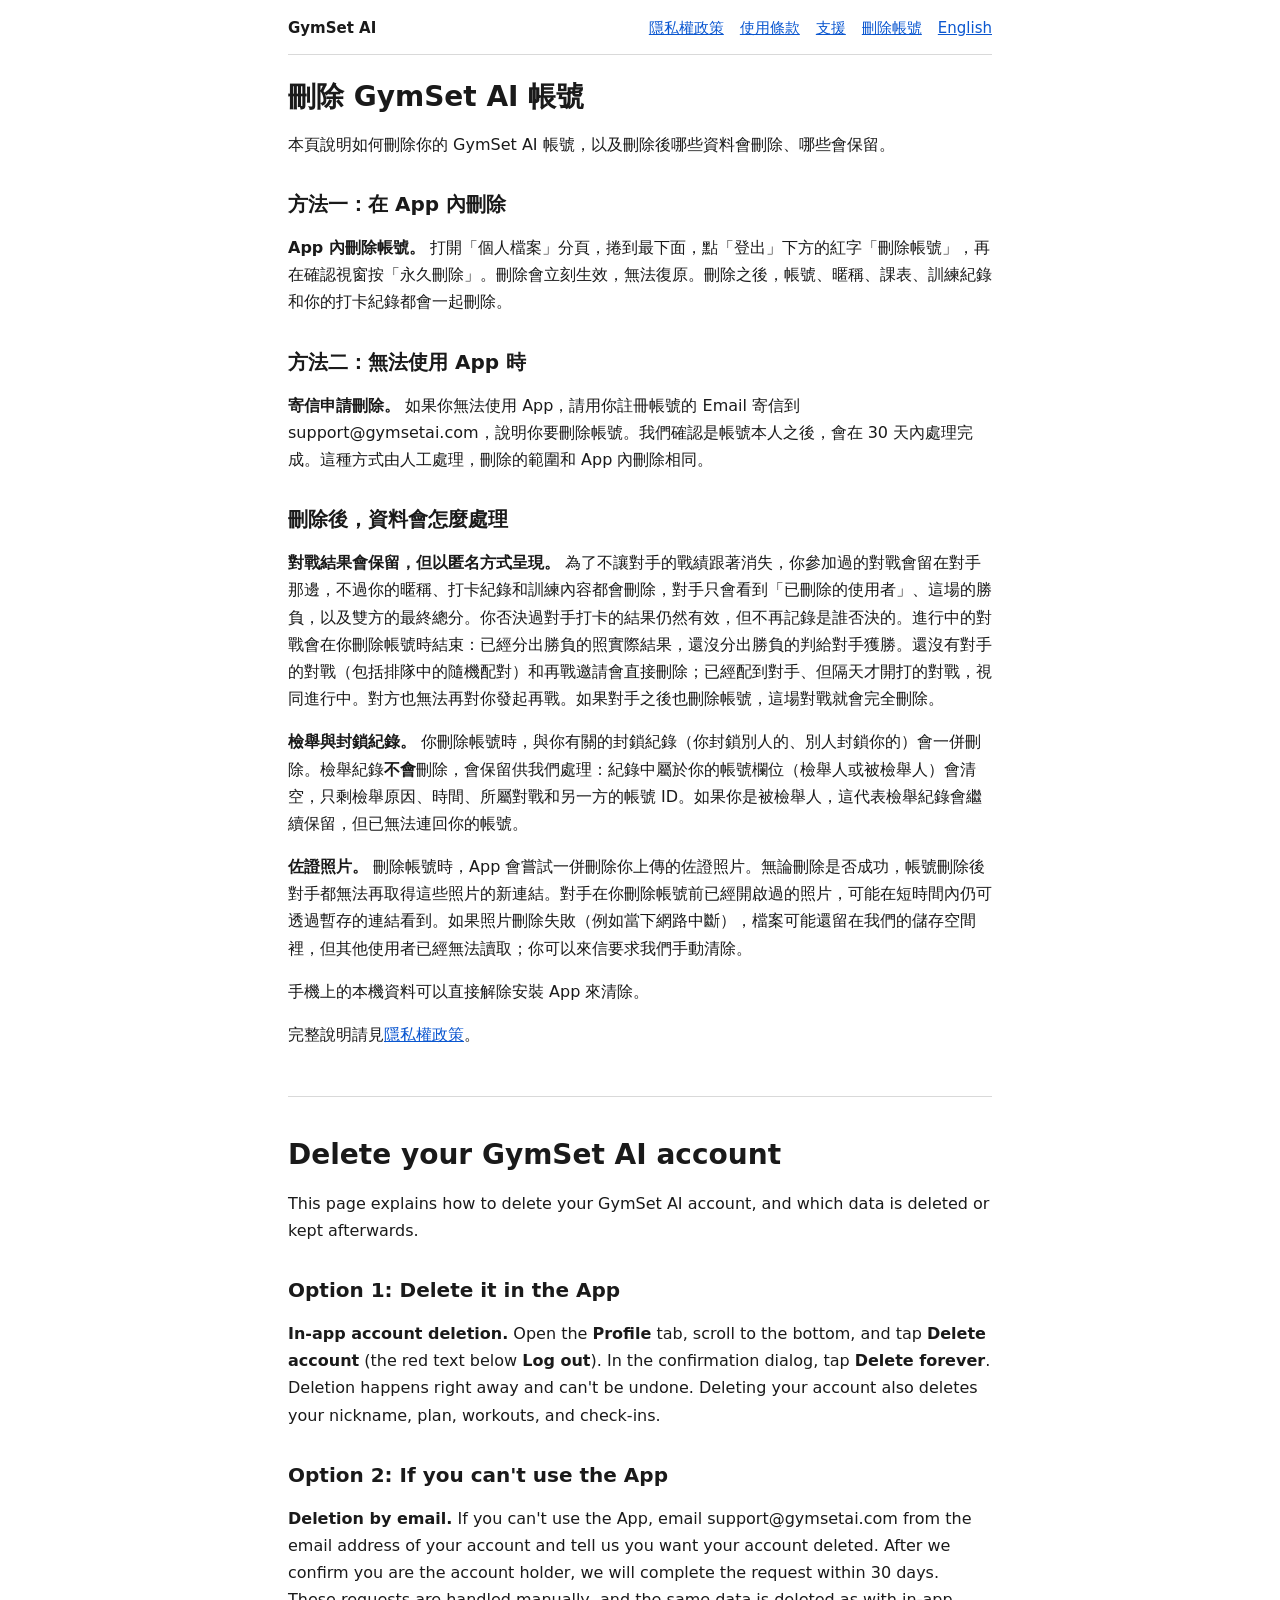
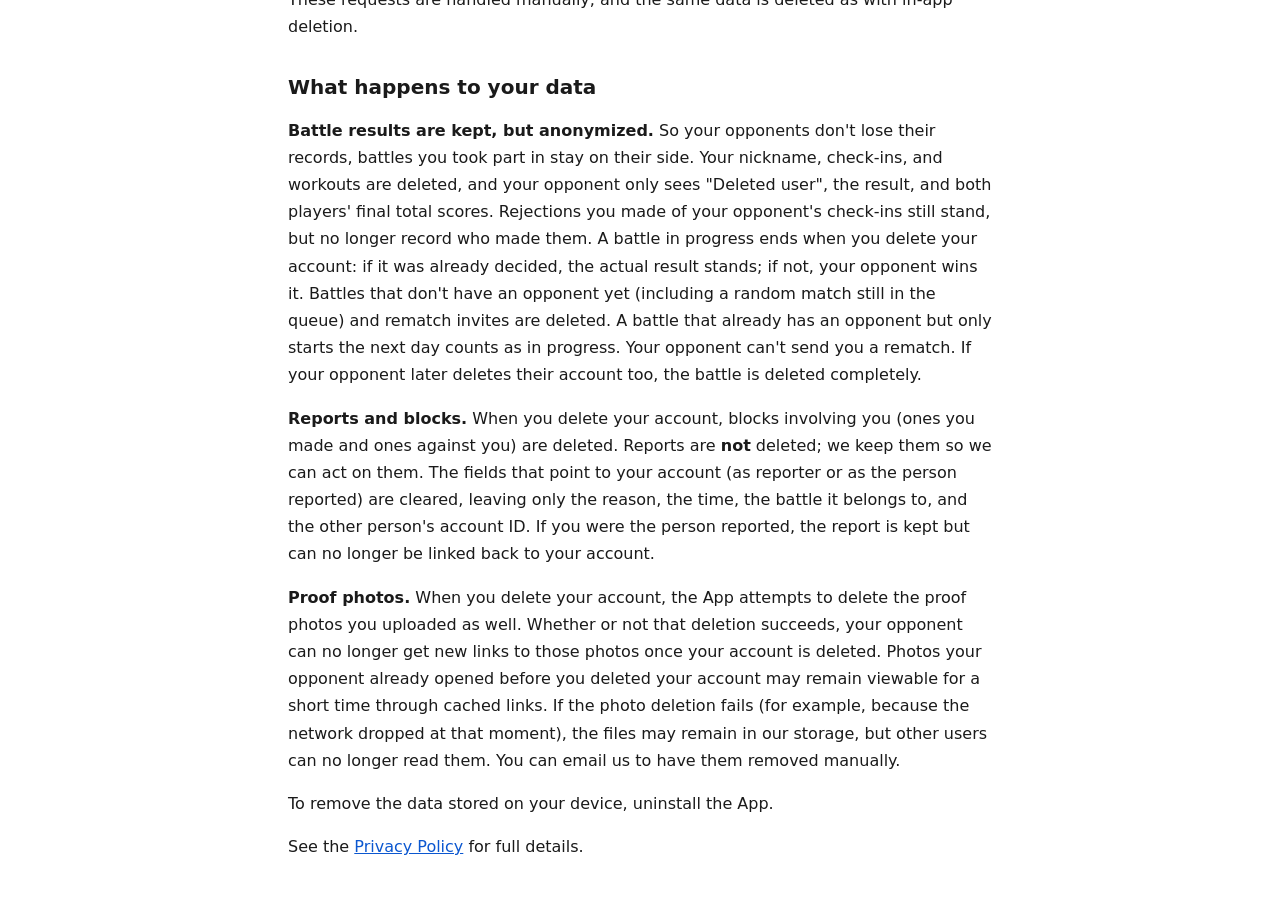
==== delete-account/index.html @ d3aca45c "GymSet AI legal pages" ====
<!doctype html>
<html lang="zh-Hant">
<head>
<meta charset="utf-8">
<meta name="viewport" content="width=device-width, initial-scale=1">
<title>刪除 GymSet AI 帳號</title>
<link rel="stylesheet" href="../style.css">
</head>
<body>
<nav><a class="brand" href="../index.html">GymSet AI</a> <a href="../privacy/index.html">隱私權政策</a> <a href="../terms/index.html">使用條款</a> <a href="../support/index.html">支援</a> <a href="../delete-account/index.html">刪除帳號</a> <a href="../delete-account/index.html#en">English</a></nav>
<main>
<h1>刪除 GymSet AI 帳號</h1>
<p>本頁說明如何刪除你的 GymSet AI 帳號，以及刪除後哪些資料會刪除、哪些會保留。</p>
<h2>方法一：在 App 內刪除</h2>
<p><strong>App 內刪除帳號。</strong> 打開「個人檔案」分頁，捲到最下面，點「登出」下方的紅字「刪除帳號」，再在確認視窗按「永久刪除」。刪除會立刻生效，無法復原。刪除之後，帳號、暱稱、課表、訓練紀錄和你的打卡紀錄都會一起刪除。</p>
<h2>方法二：無法使用 App 時</h2>
<p><strong>寄信申請刪除。</strong> 如果你無法使用 App，請用你註冊帳號的 Email 寄信到 support@gymsetai.com，說明你要刪除帳號。我們確認是帳號本人之後，會在 30 天內處理完成。這種方式由人工處理，刪除的範圍和 App 內刪除相同。</p>
<h2>刪除後，資料會怎麼處理</h2>
<p><strong>對戰結果會保留，但以匿名方式呈現。</strong> 為了不讓對手的戰績跟著消失，你參加過的對戰會留在對手那邊，不過你的暱稱、打卡紀錄和訓練內容都會刪除，對手只會看到「已刪除的使用者」、這場的勝負，以及雙方的最終總分。你否決過對手打卡的結果仍然有效，但不再記錄是誰否決的。進行中的對戰會在你刪除帳號時結束：已經分出勝負的照實際結果，還沒分出勝負的判給對手獲勝。還沒有對手的對戰（包括排隊中的隨機配對）和再戰邀請會直接刪除；已經配到對手、但隔天才開打的對戰，視同進行中。對方也無法再對你發起再戰。如果對手之後也刪除帳號，這場對戰就會完全刪除。</p>
<p><strong>檢舉與封鎖紀錄。</strong> 你刪除帳號時，與你有關的封鎖紀錄（你封鎖別人的、別人封鎖你的）會一併刪除。檢舉紀錄<strong>不會</strong>刪除，會保留供我們處理：紀錄中屬於你的帳號欄位（檢舉人或被檢舉人）會清空，只剩檢舉原因、時間、所屬對戰和另一方的帳號 ID。如果你是被檢舉人，這代表檢舉紀錄會繼續保留，但已無法連回你的帳號。</p>
<p><strong>佐證照片。</strong> 刪除帳號時，App 會嘗試一併刪除你上傳的佐證照片。無論刪除是否成功，帳號刪除後對手都無法再取得這些照片的新連結。對手在你刪除帳號前已經開啟過的照片，可能在短時間內仍可透過暫存的連結看到。如果照片刪除失敗（例如當下網路中斷），檔案可能還留在我們的儲存空間裡，但其他使用者已經無法讀取；你可以來信要求我們手動清除。</p>
<p>手機上的本機資料可以直接解除安裝 App 來清除。</p>
<p>完整說明請見<a href="../privacy/index.html">隱私權政策</a>。</p>
<section id="en" lang="en">
<h1>Delete your GymSet AI account</h1>
<p>This page explains how to delete your GymSet AI account, and which data is deleted or kept afterwards.</p>
<h2>Option 1: Delete it in the App</h2>
<p><strong>In-app account deletion.</strong> Open the <strong>Profile</strong> tab, scroll to the bottom, and tap <strong>Delete account</strong> (the red text below <strong>Log out</strong>). In the confirmation dialog, tap <strong>Delete forever</strong>. Deletion happens right away and can't be undone. Deleting your account also deletes your nickname, plan, workouts, and check-ins.</p>
<h2>Option 2: If you can't use the App</h2>
<p><strong>Deletion by email.</strong> If you can't use the App, email support@gymsetai.com from the email address of your account and tell us you want your account deleted. After we confirm you are the account holder, we will complete the request within 30 days. These requests are handled manually, and the same data is deleted as with in-app deletion.</p>
<h2>What happens to your data</h2>
<p><strong>Battle results are kept, but anonymized.</strong> So your opponents don't lose their records, battles you took part in stay on their side. Your nickname, check-ins, and workouts are deleted, and your opponent only sees &quot;Deleted user&quot;, the result, and both players' final total scores. Rejections you made of your opponent's check-ins still stand, but no longer record who made them. A battle in progress ends when you delete your account: if it was already decided, the actual result stands; if not, your opponent wins it. Battles that don't have an opponent yet (including a random match still in the queue) and rematch invites are deleted. A battle that already has an opponent but only starts the next day counts as in progress. Your opponent can't send you a rematch. If your opponent later deletes their account too, the battle is deleted completely.</p>
<p><strong>Reports and blocks.</strong> When you delete your account, blocks involving you (ones you made and ones against you) are deleted. Reports are <strong>not</strong> deleted; we keep them so we can act on them. The fields that point to your account (as reporter or as the person reported) are cleared, leaving only the reason, the time, the battle it belongs to, and the other person's account ID. If you were the person reported, the report is kept but can no longer be linked back to your account.</p>
<p><strong>Proof photos.</strong> When you delete your account, the App attempts to delete the proof photos you uploaded as well. Whether or not that deletion succeeds, your opponent can no longer get new links to those photos once your account is deleted. Photos your opponent already opened before you deleted your account may remain viewable for a short time through cached links. If the photo deletion fails (for example, because the network dropped at that moment), the files may remain in our storage, but other users can no longer read them. You can email us to have them removed manually.</p>
<p>To remove the data stored on your device, uninstall the App.</p>
<p>See the <a href="../en/privacy/index.html">Privacy Policy</a> for full details.</p>
</section>
</main>
</body>
</html>
---- style.css ----
:root{color-scheme:light dark;--fg:#1a1a1a;--bg:#fff;--muted:#5c5c5c;--line:#d9d9d9;--link:#0b57d0;--note:#fff4d6;--soft:#f5f5f5}
@media (prefers-color-scheme:dark){:root{--fg:#e8e8e8;--bg:#121212;--muted:#a3a3a3;--line:#3a3a3a;--link:#8ab4f8;--note:#3d3200;--soft:#1e1e1e}}
*{box-sizing:border-box}
html{-webkit-text-size-adjust:100%}
body{margin:0 auto;max-width:46rem;padding:1rem 1rem 3rem;font:1rem/1.7 system-ui,-apple-system,"Segoe UI","PingFang TC","Microsoft JhengHei","Noto Sans TC",sans-serif;color:var(--fg);background:var(--bg);overflow-wrap:break-word}
a{color:var(--link)}
nav{display:flex;flex-wrap:wrap;gap:.25rem 1rem;align-items:baseline;padding-bottom:.75rem;border-bottom:1px solid var(--line);font-size:.9375rem}
nav .brand{font-weight:700;color:var(--fg);text-decoration:none;margin-right:auto}
h1{font-size:1.75rem;line-height:1.3;margin:1.5rem 0 1rem}
h2{font-size:1.25rem;line-height:1.4;margin:2rem 0 .5rem}
h3{font-size:1.0625rem;margin:1.5rem 0 .5rem}
ul,ol{padding-left:1.5rem}
li{margin:.25rem 0}
hr{border:0;border-top:1px solid var(--line);margin:2rem 0}
code{font-family:ui-monospace,Consolas,monospace;font-size:.9em;background:var(--soft);padding:.1em .3em;border-radius:.25rem}
blockquote{margin:1rem 0;padding:.5rem 1rem;background:var(--note);border-left:.25rem solid #e0a800;border-radius:.25rem}
blockquote p{margin:0}
.table{overflow-x:auto;margin:1rem 0}
table{border-collapse:collapse;width:100%;min-width:34rem;font-size:.9375rem;line-height:1.5}
th,td{border:1px solid var(--line);padding:.5rem .625rem;text-align:left;vertical-align:top}
th{background:var(--soft)}
section[lang]{margin-top:3rem;padding-top:1rem;border-top:1px solid var(--line)}
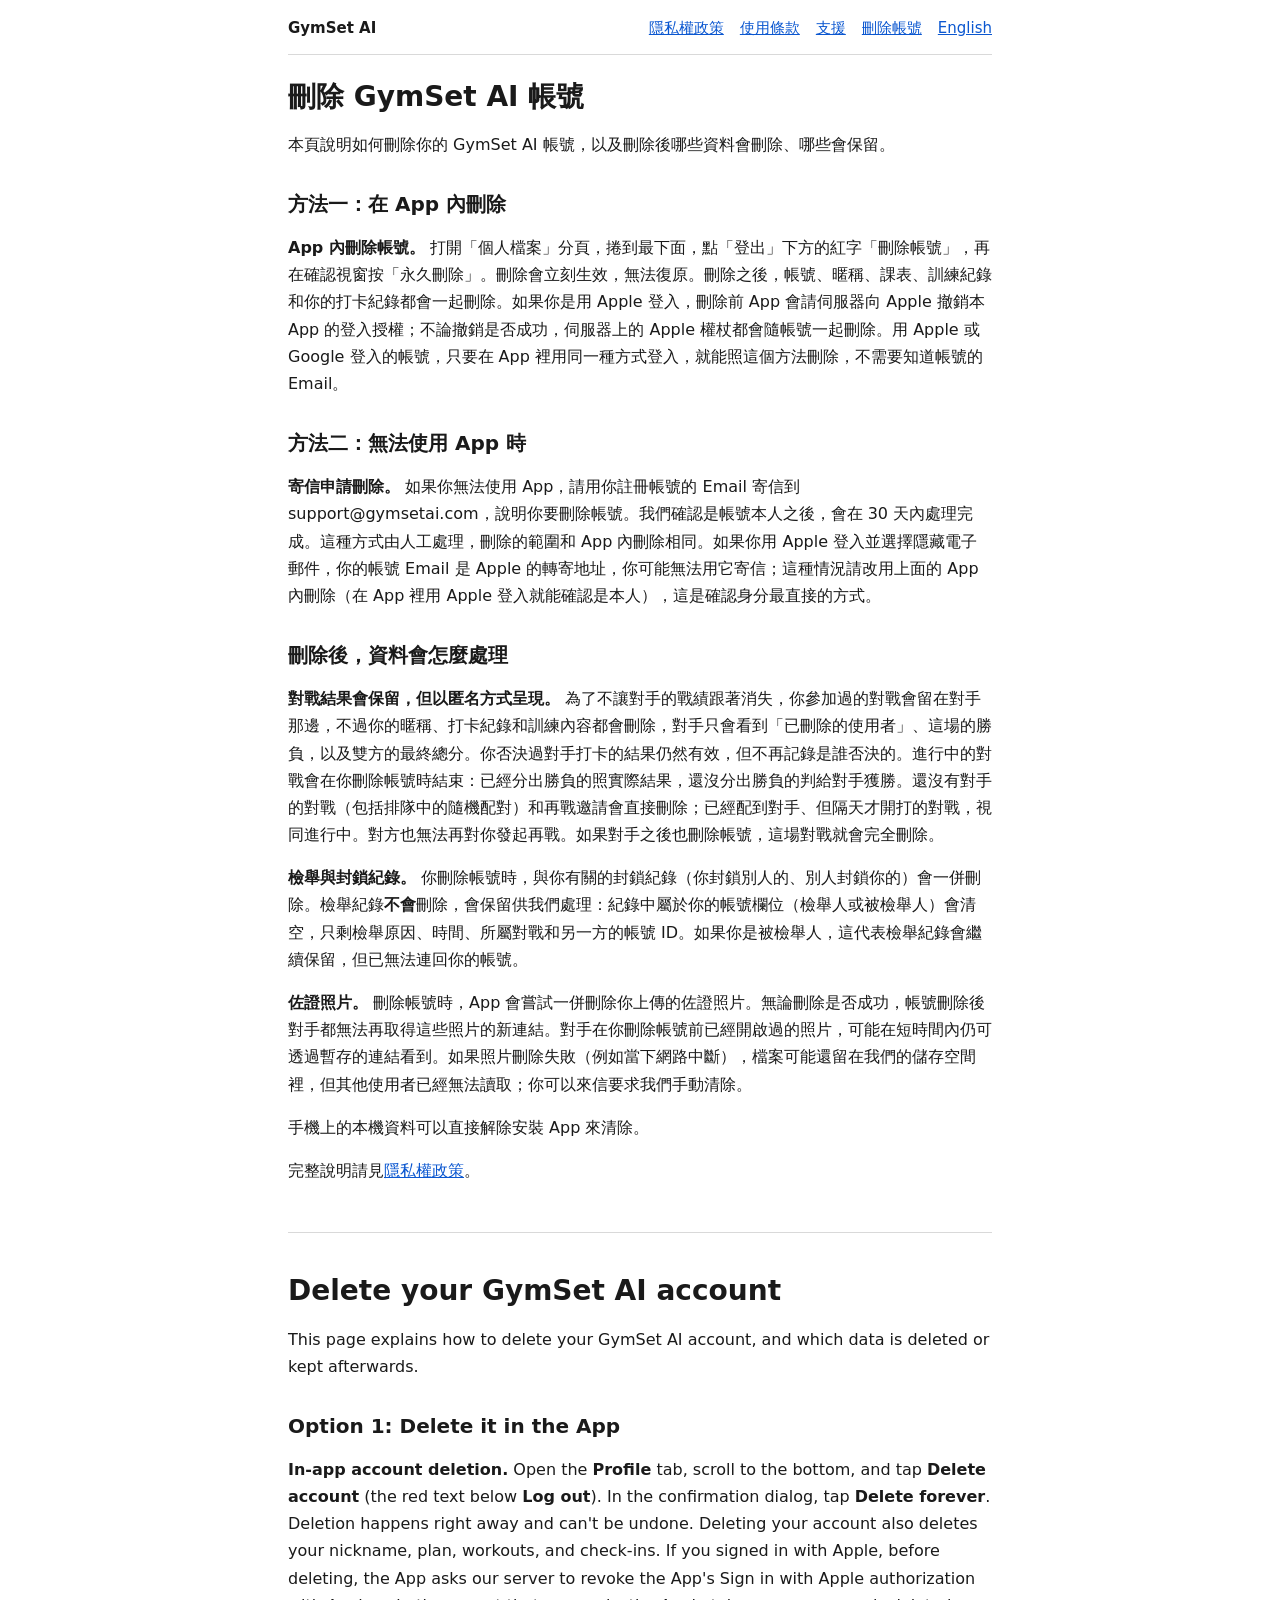
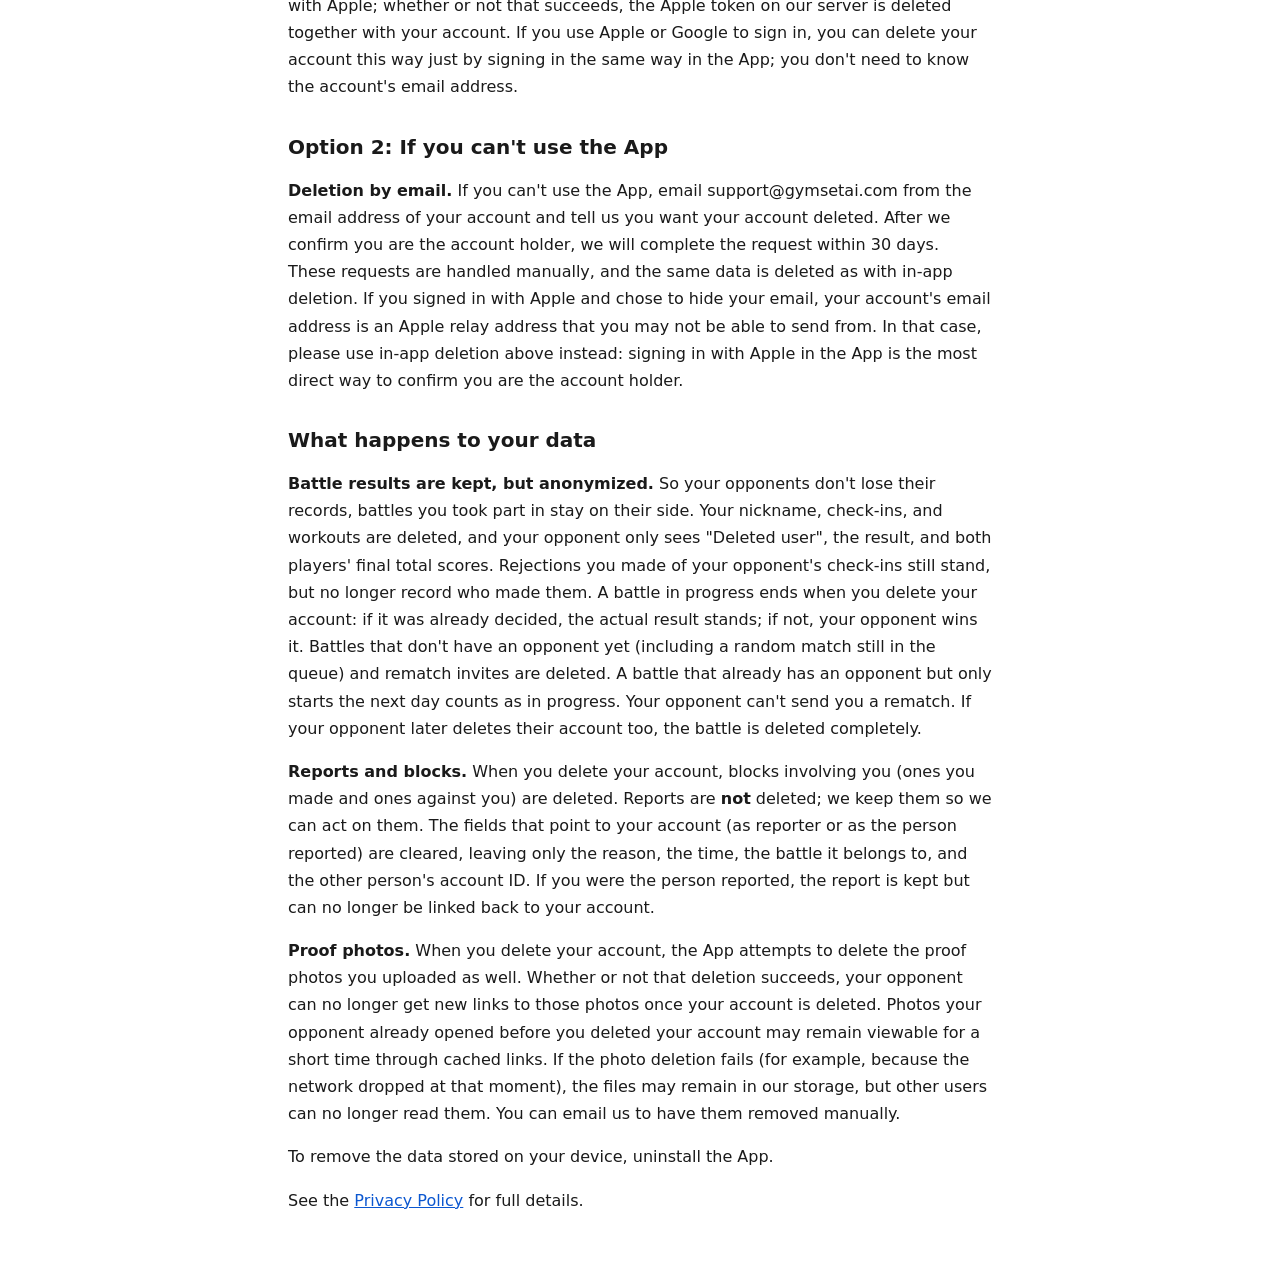
==== commit 90967b6c: "Update legal pages (2026-10-16)" ====
--- a/delete-account/index.html
+++ b/delete-account/index.html
@@ -12,9 +12,9 @@
 <h1>刪除 GymSet AI 帳號</h1>
 <p>本頁說明如何刪除你的 GymSet AI 帳號，以及刪除後哪些資料會刪除、哪些會保留。</p>
 <h2>方法一：在 App 內刪除</h2>
-<p><strong>App 內刪除帳號。</strong> 打開「個人檔案」分頁，捲到最下面，點「登出」下方的紅字「刪除帳號」，再在確認視窗按「永久刪除」。刪除會立刻生效，無法復原。刪除之後，帳號、暱稱、課表、訓練紀錄和你的打卡紀錄都會一起刪除。</p>
+<p><strong>App 內刪除帳號。</strong> 打開「個人檔案」分頁，捲到最下面，點「登出」下方的紅字「刪除帳號」，再在確認視窗按「永久刪除」。刪除會立刻生效，無法復原。刪除之後，帳號、暱稱、課表、訓練紀錄和你的打卡紀錄都會一起刪除。如果你是用 Apple 登入，刪除前 App 會請伺服器向 Apple 撤銷本 App 的登入授權；不論撤銷是否成功，伺服器上的 Apple 權杖都會隨帳號一起刪除。用 Apple 或 Google 登入的帳號，只要在 App 裡用同一種方式登入，就能照這個方法刪除，不需要知道帳號的 Email。</p>
 <h2>方法二：無法使用 App 時</h2>
-<p><strong>寄信申請刪除。</strong> 如果你無法使用 App，請用你註冊帳號的 Email 寄信到 support@gymsetai.com，說明你要刪除帳號。我們確認是帳號本人之後，會在 30 天內處理完成。這種方式由人工處理，刪除的範圍和 App 內刪除相同。</p>
+<p><strong>寄信申請刪除。</strong> 如果你無法使用 App，請用你註冊帳號的 Email 寄信到 support@gymsetai.com，說明你要刪除帳號。我們確認是帳號本人之後，會在 30 天內處理完成。這種方式由人工處理，刪除的範圍和 App 內刪除相同。如果你用 Apple 登入並選擇隱藏電子郵件，你的帳號 Email 是 Apple 的轉寄地址，你可能無法用它寄信；這種情況請改用上面的 App 內刪除（在 App 裡用 Apple 登入就能確認是本人），這是確認身分最直接的方式。</p>
 <h2>刪除後，資料會怎麼處理</h2>
 <p><strong>對戰結果會保留，但以匿名方式呈現。</strong> 為了不讓對手的戰績跟著消失，你參加過的對戰會留在對手那邊，不過你的暱稱、打卡紀錄和訓練內容都會刪除，對手只會看到「已刪除的使用者」、這場的勝負，以及雙方的最終總分。你否決過對手打卡的結果仍然有效，但不再記錄是誰否決的。進行中的對戰會在你刪除帳號時結束：已經分出勝負的照實際結果，還沒分出勝負的判給對手獲勝。還沒有對手的對戰（包括排隊中的隨機配對）和再戰邀請會直接刪除；已經配到對手、但隔天才開打的對戰，視同進行中。對方也無法再對你發起再戰。如果對手之後也刪除帳號，這場對戰就會完全刪除。</p>
 <p><strong>檢舉與封鎖紀錄。</strong> 你刪除帳號時，與你有關的封鎖紀錄（你封鎖別人的、別人封鎖你的）會一併刪除。檢舉紀錄<strong>不會</strong>刪除，會保留供我們處理：紀錄中屬於你的帳號欄位（檢舉人或被檢舉人）會清空，只剩檢舉原因、時間、所屬對戰和另一方的帳號 ID。如果你是被檢舉人，這代表檢舉紀錄會繼續保留，但已無法連回你的帳號。</p>
@@ -25,9 +25,9 @@
 <h1>Delete your GymSet AI account</h1>
 <p>This page explains how to delete your GymSet AI account, and which data is deleted or kept afterwards.</p>
 <h2>Option 1: Delete it in the App</h2>
-<p><strong>In-app account deletion.</strong> Open the <strong>Profile</strong> tab, scroll to the bottom, and tap <strong>Delete account</strong> (the red text below <strong>Log out</strong>). In the confirmation dialog, tap <strong>Delete forever</strong>. Deletion happens right away and can't be undone. Deleting your account also deletes your nickname, plan, workouts, and check-ins.</p>
+<p><strong>In-app account deletion.</strong> Open the <strong>Profile</strong> tab, scroll to the bottom, and tap <strong>Delete account</strong> (the red text below <strong>Log out</strong>). In the confirmation dialog, tap <strong>Delete forever</strong>. Deletion happens right away and can't be undone. Deleting your account also deletes your nickname, plan, workouts, and check-ins. If you signed in with Apple, before deleting, the App asks our server to revoke the App's Sign in with Apple authorization with Apple; whether or not that succeeds, the Apple token on our server is deleted together with your account. If you use Apple or Google to sign in, you can delete your account this way just by signing in the same way in the App; you don't need to know the account's email address.</p>
 <h2>Option 2: If you can't use the App</h2>
-<p><strong>Deletion by email.</strong> If you can't use the App, email support@gymsetai.com from the email address of your account and tell us you want your account deleted. After we confirm you are the account holder, we will complete the request within 30 days. These requests are handled manually, and the same data is deleted as with in-app deletion.</p>
+<p><strong>Deletion by email.</strong> If you can't use the App, email support@gymsetai.com from the email address of your account and tell us you want your account deleted. After we confirm you are the account holder, we will complete the request within 30 days. These requests are handled manually, and the same data is deleted as with in-app deletion. If you signed in with Apple and chose to hide your email, your account's email address is an Apple relay address that you may not be able to send from. In that case, please use in-app deletion above instead: signing in with Apple in the App is the most direct way to confirm you are the account holder.</p>
 <h2>What happens to your data</h2>
 <p><strong>Battle results are kept, but anonymized.</strong> So your opponents don't lose their records, battles you took part in stay on their side. Your nickname, check-ins, and workouts are deleted, and your opponent only sees &quot;Deleted user&quot;, the result, and both players' final total scores. Rejections you made of your opponent's check-ins still stand, but no longer record who made them. A battle in progress ends when you delete your account: if it was already decided, the actual result stands; if not, your opponent wins it. Battles that don't have an opponent yet (including a random match still in the queue) and rematch invites are deleted. A battle that already has an opponent but only starts the next day counts as in progress. Your opponent can't send you a rematch. If your opponent later deletes their account too, the battle is deleted completely.</p>
 <p><strong>Reports and blocks.</strong> When you delete your account, blocks involving you (ones you made and ones against you) are deleted. Reports are <strong>not</strong> deleted; we keep them so we can act on them. The fields that point to your account (as reporter or as the person reported) are cleared, leaving only the reason, the time, the battle it belongs to, and the other person's account ID. If you were the person reported, the report is kept but can no longer be linked back to your account.</p>
